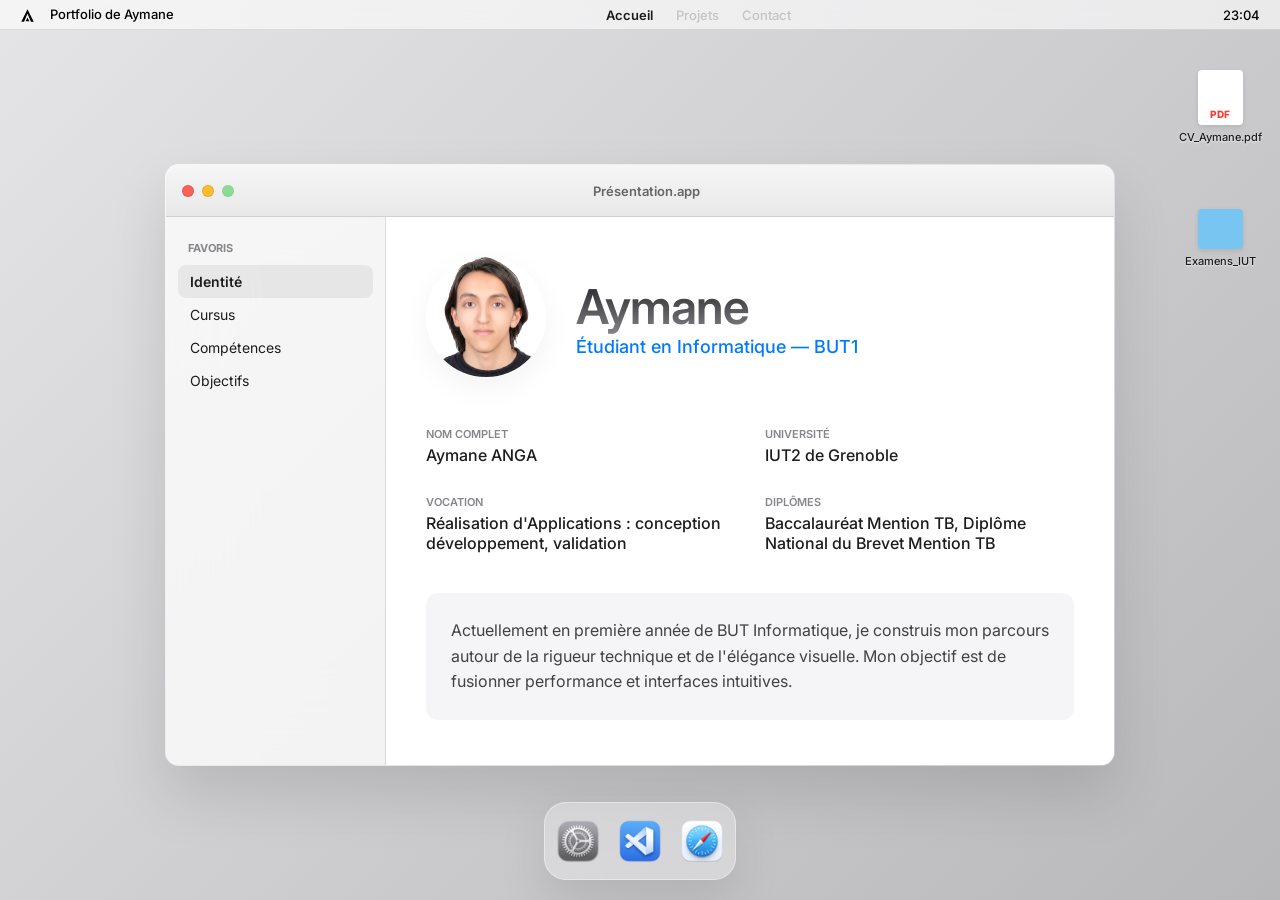
==== index.html @ bc00691c "Premier commit : Ajout de mon portfolio" ====
<!DOCTYPE html>
<html lang="fr">
<head>
    <meta charset="UTF-8">
    <meta name="viewport" content="width=device-width, initial-scale=1.0">
    <title>Portfolio | Accueil</title>
    <link rel="stylesheet" href="style.css">
</head>
<body>
    
<div class="os-background" id="ambient-bg">
        <div class="metallic-reflection"></div>
        <div class="glass-overlay"></div>
    </div>

    

    <div class="desktop-icons">
        <div class="desktop-item">
            <div class="file-icon pdf"></div>
            <span>CV_Aymane.pdf</span>
        </div>
        <div class="desktop-item">
            <div class="file-icon folder"></div>
            <span>Examens_IUT</span>
        </div>
    </div>

    <header class="system-header">
<div class="sys-left">
            <svg class="logo-a" viewBox="0 0 24 24" xmlns="http://www.w3.org/2000/svg">
                <path d="M12 2L2 22h4.5L12 9l5.5 13H22L12 2z" fill="#000000"/>
                <polygon points="12,15 9,21 15,21" fill="#00000"/>
            </svg>
            <span class="app-name">Portfolio de Aymane</span>
        </div>
        <nav class="sys-nav">
            <a href="index.html" class="nav-item active">Accueil</a>
            <a href="projets.html" class="nav-item disabled">Projets</a>
            <a href="contact.html" class="nav-item disabled">Contact</a>
        </nav>
        <div class="sys-right">
            <span id="clock">00:00</span>
        </div>
    </header>

    <main class="desktop-stage">
        <div class="window-container" id="draggableWindow">
            <div class="window-border-outer">
                <div class="window-inner glass">
                    <div class="title-bar" id="windowHeader">
                        <div class="traffic-lights">
                            <span class="light red"></span>
                            <span class="light yellow"></span>
                            <span class="light green" style="pointer-events: none; opacity: 0.5; cursor: not-allowed;"></span>
                        </div>
                        <div class="window-title">Présentation.app</div>
                    </div>

                    <div class="app-viewport">
                        <aside class="sidebar">
                            <div class="sidebar-section">Favoris</div>
                            <ul class="sidebar-nav">
                                <li class="nav-tab active" data-target="content-identite">Identité</li>
                                <li class="nav-tab" data-target="content-cursus">Cursus</li>
                                <li class="nav-tab" data-target="content-competences">Compétences</li>
                                <li class="nav-tab" data-target="content-objectifs">Objectifs</li>
                            </ul>
                        </aside>

                        <section class="main-content">
                            <div id="content-identite" class="tab-content active">
                                <div class="hero">
                                    <img src="imageportfolio.png" alt="Portrait de Aymane" class="avatar-glow">
                                    <div class="text-group">
                                        <h1 class="platinum-text">Aymane</h1>
                                        <p class="tagline">Étudiant en Informatique — BUT1</p>
                                    </div>
                                </div>

                                <div class="details-grid">
                                    <div class="card-item">
                                        <label>Nom Complet</label>
                                        <p>Aymane ANGA</p>
                                    </div>
                                    <div class="card-item">
                                        <label>Université</label>
                                        <p>IUT2 de Grenoble</p>
                                    </div>
                                    <div class="card-item">
                                        <label>Vocation</label>
                                        <p>Réalisation d'Applications : conception développement, validation</p>
                                    </div>
                                    <div class="card-item">
                                        <label>Diplômes</label>
                                        <p>Baccalauréat Mention TB, Diplôme National du Brevet Mention TB</p>
                
                                    </div>
                                </div>

                                <div class="bio-box">
                                    <p>Actuellement en première année de BUT Informatique, je construis mon parcours autour de la rigueur technique et de l'élégance visuelle. Mon objectif est de fusionner performance et interfaces intuitives.</p>
                                </div>
                            </div>

                            <div id="content-cursus" class="tab-content">
                                <h2 class="section-title">Parcours Académique</h2>
                                <div class="timeline-container">
                                    <div class="timeline-line"></div>
                                    
                                    <div class="timeline-item">
                                        <div class="timeline-dot-outer">
                                            <div class="timeline-dot"></div>
                                        </div>
                                        <div class="timeline-card">
                                            <span class="timeline-date">2025 — Présent</span>
                                            <h3>BUT Informatique</h3>
                                            <h4>IUT2 de Grenoble — Université Grenoble Alpes</h4>
                                            <p>Spécialisation axée sur la réalisation d'applications performantes. Approfondissement de l'architecture logicielle, de la programmation orientée objet avancée et de la gestion agile de données complexes.</p>
                                            <span class="location-badge">Grenoble, France</span>
                                        </div>
                                    </div>

                                    <div class="timeline-item">
                                        <div class="timeline-dot-outer">
                                            <div class="timeline-dot"></div>
                                        </div>
                                        <div class="timeline-card">
                                            <span class="timeline-date">2024 — 2025</span>
                                            <h3>Études en Informatique / Sciences</h3>
                                            <h4>EPFL — École Polytechnique Fédérale de Lausanne</h4>
                                            <p>Expérience exigeante au sein d'un pôle d'ingénierie Informatique. Développement d'une forte rigueur mathématique, d'une capacité d'abstraction logique poussée et d'une autonomie solide face aux défis informatiques complexes.</p>
                                            <span class="location-badge">Lausanne, Suisse</span>
                                        </div>
                                    </div>

                                    <div class="timeline-item">
                                        <div class="timeline-dot-outer">
                                            <div class="timeline-dot"></div>
                                        </div>
                                        <div class="timeline-card">
                                            <span class="timeline-date">2017 — 2024</span>
                                            <h3>Collège & Lycée Français</h3>
                                            <h4>Enseignement AEFE</h4>
                                            <p>Parcours d'excellence scientifique conclu par l'obtention du <strong>Baccalauréat Mention Très Bien</strong>. Émergence d'un intérêt profond pour l'algorithmique et la résolution de problèmes structurés.</p>
                                            <span class="location-badge">Casablanca, Maroc</span>
                                        </div>
                                    </div>
                                </div>
                            </div>

                            <div id="content-competences" class="tab-content">
    <h2 class="section-title">Expertises</h2>
    
    <div class="skills-bento-grid">
        <div class="bento-card tech-card">
            <div class="bento-header">
                <div class="bento-title-group">
                    <h3>Architecture et Développement</h3>
                    <span class="bento-subtitle">Écosystèmes applicatifs et langages maîtrisés</span>
                </div>
            </div>
            <div class="skills-pills-container">
                <div class="skill-pill">Java</div>
                <div class="skill-pill">JavaScript</div>
                <div class="skill-pill">SQL</div>
                <div class="skill-pill">R</div>
                <div class="skill-pill">Python</div>
                <div class="skill-pill">HTML5</div>
                <div class="skill-pill">CSS3</div>
            </div>
        </div>

        <div class="bento-card languages-card">
            <div class="bento-header">
                <div class="bento-title-group">
                    <h3>Langues</h3>
                    <span class="bento-subtitle">Profil et aptitudes linguistiques</span>
                </div>
            </div>
            <div class="languages-modern-list">
                <div class="lang-premium-item">
                    <span class="lang-name">Français</span>
                    <span class="lang-premium-badge native">Langue maternelle</span>
                </div>
                <div class="lang-premium-item">
                    <span class="lang-name">Anglais</span>
                    <span class="lang-premium-badge fluent">Courant (Professionnel)</span>
                </div>
                <div class="lang-premium-item">
                    <span class="lang-name">Espagnol</span>
                    <span class="lang-premium-badge academic">Courant (Académique)</span>
                </div>
            </div>
        </div>

        <div class="bento-card sciences-card">
            <div class="bento-header">
                <div class="bento-title-group">
                    <h3>Sciences & Fondations</h3>
                    <span class="bento-subtitle">Rigueur analytique et logique</span>
                </div>
            </div>
            <div class="sciences-modern-stack">
                <div class="science-premium-row">
                    <div class="science-glyph">ƒ(x)</div>
                    <div class="science-text-details">
                        <h4>Mathématiques</h4>
                        <p>Algèbre linéaire, Analyse, Algorithmique discrète</p>
                    </div>
                </div>
                <div class="science-premium-row">
                    <div class="science-glyph">⚛</div>
                    <div class="science-text-details">
                        <h4>Physique & Matériaux</h4>
                        <p>Mécanique générale, Électronique, Logique des systèmes</p>
                    </div>
                </div>
            </div>
        </div>
    </div>
</div>
                            
                            <div id="content-objectifs" class="tab-content">
                                <h2 class="section-title">Ambitions et Ligne de Mire</h2>
                                
                                <div class="target-dashboard">
                                    <div class="target-container-left">
                                        <div class="radar-lens">
                                            <div class="radar-ring ring-outer" data-aim="step-but1">
                                                <span class="ring-label">2026</span>
                                            </div>
                                            <div class="radar-ring ring-middle" data-aim="step-but2">
                                                <span class="ring-label">2027</span>
                                            </div>
                                            <div class="radar-ring ring-bullseye" data-aim="step-but3">
                                                <div class="core-dot"></div>
                                                <span class="ring-label">2028</span>
                                            </div>
                                            <div class="radar-axis axis-x"></div>
                                            <div class="radar-axis axis-y"></div>
                                        </div>
                                    </div>

                                    <div class="target-panel-right">
                                        
                                        <div class="tactical-card focus-blue active-focus" id="step-but1">
                                            <div class="card-header-target">
                                                <span class="step-meta">Impact Immédiat — Mai-Juin 2026</span>
                                                <h3>Clôture du BUT1</h3>
                                                <span class="status-pill status-done">Quasi accompli</span>
                                            </div>
                                            <p class="step-pitch">Valider cette première année universitaire au sein du département Informatique avec un dossier académique d'excellence.</p>
                                            <ul class="step-metrics">
                                                <li class="checked">Assimilation des fondamentaux (Algorithmique, SQL, Java, Web)</li>
                                                <li class="checked">Consolidation des moyennes sur les derniers livrables du S2</li>
                                            </ul>
                                        </div>

                                        <div class="tactical-card focus-purple" id="step-but2">
                                            <div class="card-header-target">
                                                <span class="step-meta">Étape Suivante — Rentrée 2026</span>
                                                <h3>BUT2 : Spécialisation Parcours A</h3>
                                                <span class="status-pill status-next">Prochain Focus</span>
                                            </div>
                                            <p class="step-pitch">Plongée au cœur de l'ingénierie applicative et concrétisation professionnelle via le choix de spécialisation obligatoire.</p>
                                            <ul class="step-metrics">
                                                <li class="aim"><strong>Parcours A sélectionné :</strong> Réalisation d'Applications : conception, développement, validation</li>
                                                <li class="aim">Exceller dans la conception de patrons logiciels (Design Patterns)</li>
                                                <li class="aim">Décrocher un stage technique à fort impact applicatif</li>
                                            </ul>
                                        </div>

                                        <div class="tactical-card focus-orange" id="step-but3">
                                            <div class="card-header-target">
                                                <span class="step-meta">Plein Cœur de Cible — Vision d'Avenir</span>
                                                <h3>Orientation Stratégique</h3>
                                                <span class="status-pill status-vision">Horizon</span>
                                            </div>
                                            <p class="step-pitch">Maximiser le niveau de sortie d'études pour intégrer la sphère de l'ingénierie informatique via deux trajectoires d'excellence :</p>
                                            <div class="split-pathways">
                                                <div class="path-option">
                                                    <h4>Voie BUT 3</h4>
                                                    <p>Poursuite du diplôme adossée à une alternance en entreprise.</p>
                                                </div>
                                                <div class="path-divider">ou</div>
                                                <div class="path-option elite">
                                                    <h4>Voie Grande École</h4>
                                                    <p>Passerelle sur dossier ou concours pour intégrer un cycle d'Ingénieur.</p>
                                                </div>
                                            </div>
                                        </div>

                                    </div>
                                </div>
                            </div>
                        </section>
                    </div>
                </div>
            </div>
        </div>

        <div class="window-container" id="settingsWindow" style="display: none; top: 140px; left: 240px; width: 580px;">
            <div class="window-border-outer">
                <div class="window-inner glass">
                    <div class="title-bar" id="settingsWindowHeader">
                        <div class="traffic-lights">
                            <span class="light red"></span>
                            <span class="light yellow"></span>
                            <span class="light green" style="pointer-events: none; opacity: 0.5; cursor: not-allowed;"></span>
                        </div>
                        <div class="window-title">Paramètres.app</div>
                    </div>

                    <div class="app-viewport">
                        <section class="main-content settings-full-view">
                            <div id="settings-appearance" class="tab-content active" style="opacity: 1;">
                                <h2 class="section-title">Arrière-plan de l'OS</h2>
                                <p class="section-subtitle">Personnalisez la nuance chromatique de votre environnement de bureau en temps réel :</p>
                                
                                <div class="color-picker-deck">
    <div class="color-option-item" data-theme="default">
        <div class="color-preview active"></div>
        <span class="color-label label-active">Gris Titane</span>
    </div>
    <div class="color-option-item" data-theme="red">
        <div class="color-preview"></div>
        <span class="color-label">Rouge Aurore</span>
    </div>
    <div class="color-option-item" data-theme="orange">
        <div class="color-preview"></div>
        <span class="color-label">Orange Ambre</span>
    </div>
    <div class="color-option-item" data-theme="green">
        <div class="color-preview"></div>
        <span class="color-label">Vert Jade</span>
    </div>
    <div class="color-option-item" data-theme="blue">
        <div class="color-preview"></div>
        <span class="color-label">Bleu Givre</span>
    </div>
    <div class="setting-toggle-row" style="margin-top: 15px; display: flex; justify-content: space-between; align-items: center; background: rgba(0, 0, 0, 0.02); border: 1px solid rgba(0, 0, 0, 0.03); padding: 16px 20px; border-radius: 14px;">
    <div>
        <span style="font-size: 13px; font-weight: 600; color: var(--text-main); display: block;">Fond à texture liquide (en bêta)</span>
        <span style="font-size: 11px; color: var(--text-muted);">Activer les reflets lumineux et les ondulations fluides</span>
    </div>
    <label class="switch">
        <input type="checkbox" id="toggle-liquid">
        <span class="slider round"></span>
    </label>
</div>
</div>
                            </div>
                        </section>
                    </div>
                </div>
            </div>
        </div>
    </main>

<footer class="dock-wrapper">
    <div class="dock-blur">
        <div class="dock-container">
            <div class="dock-app" data-title="Paramètres">
                <img src="Settings.png" alt="Paramètres" class="dock-icon-img">
            </div>
            <div class="dock-app" data-title="Code">
                <img src="VSCode.png" alt="Code" class="dock-icon-img">
            </div>
            <div class="dock-app" data-title="Navigateur">
                <img src="Safari.png" alt="Navigateur" class="dock-icon-img">
            </div>
        </div>
    </div>
</footer>

    <script src="script.js"></script>
<svg xmlns="http://www.w3.org/2000/svg" style="display: none;">
    <defs>
        <filter id="liquid-wave" x="-30%" y="-30%" width="160%" height="160%">
            <feTurbulence type="fractalNoise" baseFrequency="0.008" numOctaves="2" result="noise" />
            <feDisplacementMap in="SourceGraphic" in2="noise" scale="0" xChannelSelector="R" yChannelSelector="G" id="wave-displacement" />
        </filter>
    </defs>
</svg>
</body>
</html>
---- style.css ----
@import url('https://fonts.googleapis.com/css2?family=Inter:wght@300;400;500;600&display=swap');

:root {
    --apple-gray: #f5f5f7;
    --metal-border: rgba(0, 0, 0, 0.1);
    --text-main: #1d1d1f;
    --text-muted: #86868b;
    --accent-blue: #007aff;
    --window-shadow: 0 30px 60px rgba(0,0,0,0.12);
    --window-lifted: 0 50px 100px rgba(0,0,0,0.2);
    --bg-color-1: #e5e5e7;
    --bg-color-2: #b8b8bb;
    --meta-color-1: rgba(189, 193, 198, 0.8);
    --meta-color-2: rgba(227, 230, 232, 0.8);
    --meta-color-3: rgba(157, 161, 166, 0.8);
    --meta-color-4: rgba(241, 243, 245, 0.8);
    --meta-color-5: rgba(174, 178, 183, 0.8);
}


* { 
    margin: 0; 
    padding: 0; 
    box-sizing: border-box; 
    font-family: 'Inter', sans-serif; 
    user-select: none; 
}

body, html { 
    width: 100%; 
    height: 100%; 
    overflow: hidden;
    background-color: #d1d1d6;
}



#ambient-bg.theme-red {
    --bg-color-1: #fbebeb; --bg-color-2: #f3c1c1;
    --meta-color-1: rgba(245, 195, 195, 0.8); --meta-color-2: rgba(255, 220, 220, 0.8);
    --meta-color-3: rgba(225, 165, 165, 0.8); --meta-color-4: rgba(255, 238, 238, 0.8);
    --meta-color-5: rgba(235, 180, 180, 0.8);
}

#ambient-bg.theme-orange {
    --bg-color-1: #fef0e6; --bg-color-2: #fcd3b6;
    --meta-color-1: rgba(252, 210, 180, 0.8); --meta-color-2: rgba(255, 232, 210, 0.8);
    --meta-color-3: rgba(238, 190, 155, 0.8); --meta-color-4: rgba(255, 244, 225, 0.8);
    --meta-color-5: rgba(242, 200, 170, 0.8);
}

#ambient-bg.theme-green {
    --bg-color-1: #ebf7ed; --bg-color-2: #c2e8c7;
    --meta-color-1: rgba(198, 232, 202, 0.8); --meta-color-2: rgba(222, 248, 226, 0.8);
    --meta-color-3: rgba(168, 215, 175, 0.8); --meta-color-4: rgba(238, 252, 242, 0.8);
    --meta-color-5: rgba(182, 226, 190, 0.8);
}

#ambient-bg.theme-blue {
    --bg-color-1: #eef5fc; --bg-color-2: #c6def7;
    --meta-color-1: rgba(202, 222, 245, 0.8); --meta-color-2: rgba(222, 238, 255, 0.8);
    --meta-color-3: rgba(172, 200, 235, 0.8); --meta-color-4: rgba(240, 246, 255, 0.8);
    --meta-color-5: rgba(188, 212, 242, 0.8);
}

.os-background {
    position: fixed;
    inset: 0;
    z-index: 1;
    background: linear-gradient(135deg, var(--bg-color-1) 0%, var(--bg-color-2) 100%);
    overflow: hidden;
    transition: background 0.5s cubic-bezier(0.16, 1, 0.3, 1); 
}

.metallic-reflection {
    position: absolute;
    inset: -15%;
    pointer-events: none;
    will-change: transform;
    transform: scale(1.1);
    filter: url(#liquid-wave) blur(16px);
    background: 
        radial-gradient(circle at var(--mouse-x, 50%) var(--mouse-y, 50%), rgba(255, 255, 255, 0.4) 0%, rgba(255, 255, 255, 0) 60%),
        conic-gradient(from calc(var(--angle, 0) * 1deg) at var(--mouse-x, 50%) var(--mouse-y, 50%), 
            var(--meta-color-1) 0%, var(--meta-color-2) 15%, var(--meta-color-3) 30%, 
            var(--meta-color-4) 45%, var(--meta-color-5) 60%, var(--meta-color-2) 75%, 
            var(--meta-color-3) 90%, var(--meta-color-1) 100%);
}





.metallic-reflection::before {
    content: '';
    position: absolute;
    inset: 0;
    opacity: 0.06;
    background-image: repeating-linear-gradient(45deg, rgba(0,0,0,0) 0px, rgba(0,0,0,0) 1px, rgba(255,255,255,0.2) 1px, rgba(255,255,255,0.2) 2px);
    mix-blend-mode: overlay;
}


.desktop-icons {
    position: fixed;
    top: 60px;
    right: 20px;
    display: flex;
    flex-direction: column;
    gap: 30px;
    z-index: 10;
}

.desktop-item {
    width: 80px;
    display: flex;
    flex-direction: column;
    align-items: center;
    gap: 5px;
    padding: 10px;
    border-radius: 8px;
    transition: background 0.2s;
}

.desktop-item:hover { background: rgba(255, 255, 255, 0.2); }

.file-icon {
    width: 45px;
    height: 55px;
    background: white;
    border-radius: 4px;
    box-shadow: 0 2px 5px rgba(0,0,0,0.1);
    position: relative;
}

.file-icon.pdf::after {
    content: "PDF";
    position: absolute;
    bottom: 5px; left: 0; right: 0;
    text-align: center;
    font-size: 10px; font-weight: 800; color: #ff3b30;
}

.file-icon.folder {
    background: #79c5f1;
    height: 40px;
    margin-top: 15px;
}

.desktop-item span {
    color: #1d1d1f;
    font-size: 11px;
    font-weight: 500;
    text-shadow: 0 1px 2px rgba(255,255,255,0.8);
    text-align: center;
}


.system-header {
    position:fixed;
    height: 30px;
    background: rgba(255, 255, 255, 0.6);
    top: 0; left: 0; width: 100%;
    backdrop-filter: blur(20px);
    display: flex;
    justify-content: space-between;
    align-items: center;
    padding: 0 20px;
    font-size: 13px;
    font-weight: 500;
    border-bottom: 0.5px solid rgba(0,0,0,0.1);
    z-index: 9999;
}

.logo-a {
    width: 15px;
    height: 15px;
    margin-right: 12px;
    display: inline-block;
    vertical-align: middle;
    flex-shrink: 0;
}
.nav-item { text-decoration: none; color: var(--text-main); margin: 0 10px; opacity: 0.8; }
.nav-item.active { font-weight: 600; opacity: 1; }
.nav-item.disabled { opacity: 0.2; }


.window-container {
    position: absolute;
    top: 100px; left: 150px;
    width: 950px;
    z-index: 100;
    transition: transform 0.2s cubic-bezier(0.2, 0, 0.2, 1), box-shadow 0.2s ease;
}

.window-border-outer {
    padding: 1px;
    background: linear-gradient(135deg, rgba(255,255,255,0.8), rgba(255,255,255,0.2));
    border-radius: 14px;
    box-shadow: var(--window-shadow);
}

.window-inner {
    background: rgba(255, 255, 255, 0.82);
    backdrop-filter: blur(40px);
    border-radius: 13px;
    display: flex;
    flex-direction: column;
    overflow: hidden;
    height: 600px;
}

.title-bar {
    height: 52px;
    background: linear-gradient(to bottom, #f6f6f6, #e8e8e8);
    display: flex;
    align-items: center;
    padding: 0 16px;
    border-bottom: 0.5px solid rgba(0,0,0,0.15);
}

.traffic-lights { display: flex; gap: 8px; }
.light { width: 12px; height: 12px; border-radius: 50%; border: 0.5px solid rgba(0,0,0,0.1); }
.red { background: #ff5f57; } .yellow { background: #febc2e; } .green { background: #28c840; }

.window-title { flex: 1; text-align: center; font-size: 13px; font-weight: 600; color: #666; margin-right: 40px; }


.app-viewport { display: flex; flex: 1; }

.sidebar {
    width: 220px;
    background: rgba(0,0,0,0.03);
    border-right: 0.5px solid rgba(0,0,0,0.1);
    padding: 24px 12px;
}

.sidebar-section { font-size: 11px; font-weight: 700; color: var(--text-muted); text-transform: uppercase; margin: 0 0 10px 10px; }
.sidebar-nav li {
    list-style: none;
    padding: 8px 12px;
    border-radius: 8px;
    font-size: 14px;
    display: flex;
    align-items: center;
    gap: 10px;
    color: var(--text-main);
}

.sidebar-nav li.active { background: rgba(0,0,0,0.06); font-weight: 600; }
.sidebar-nav li.locked { opacity: 0.3; }

.main-content { flex: 1; background: white; padding: 40px; overflow-y: auto; }

.hero { display: flex; align-items: center; gap: 30px; margin-bottom: 50px; }
.avatar-glow {
    width: 120px;
    height: 120px;
    border-radius: 50%;       
    object-fit: cover;        
    box-shadow: 0 10px 30px rgba(0,0,0,0.05);
}

.platinum-text {
    font-size: 48px;
    font-weight: 600;
    letter-spacing: -1px;
    background: linear-gradient(180deg, #1d1d1f 0%, #86868b 100%);
    -webkit-background-clip: text;
    background-clip: text;
    -webkit-text-fill-color: transparent;
}

.tagline { color: var(--accent-blue); font-weight: 500; font-size: 18px; }

.details-grid { display: grid; grid-template-columns: 1fr 1fr; gap: 30px; margin-bottom: 40px; }
.card-item label { display: block; font-size: 11px; font-weight: 600; color: var(--text-muted); text-transform: uppercase; margin-bottom: 4px; }
.card-item p { font-size: 16px; font-weight: 500; color: var(--text-main); }

.bio-box {
    background: #f5f5f7;
    padding: 25px;
    border-radius: 12px;
    line-height: 1.6;
    color: #424245;
}


.dock-wrapper {
    position: fixed;
    bottom: 20px; left: 50%;
    transform: translateX(-50%);
    z-index: 10000;
}

.dock-blur {
    background: rgba(255, 255, 255, 0.3);
    backdrop-filter: blur(25px) saturate(180%);
    border: 0.5px solid rgba(255,255,255,0.4);
    padding: 8px;
    border-radius: 22px;
    box-shadow: 0 20px 50px rgba(0,0,0,0.1);
}


.dock-container {
    display: flex;
    gap: 12px;
    align-items: center;
    height: 60px;
}

.dock-app {
    position: relative; 
    width: 50px;
    height: 50px;
    display: flex;
    justify-content: center;
    align-items: center;
    transition: all 0.3s cubic-bezier(0.16, 1, 0.3, 1);
}


.dock-app::after {
    content: attr(data-title); 
    position: absolute;
    bottom: calc(100% + 12px); 
    left: 50%;
    transform: translateX(-50%) scale(0.85); 
    background: rgba(255, 255, 255, 0.8); 
    backdrop-filter: blur(12px) saturate(160%); 
    -webkit-backdrop-filter: blur(12px) saturate(160%);
    color: #1d1d1f;
    font-size: 11px;
    font-weight: 500;
    padding: 5px 10px;
    border-radius: 7px;
    border: 0.5px solid rgba(0, 0, 0, 0.12);
    box-shadow: 0 4px 12px rgba(0, 0, 0, 0.08);
    white-space: nowrap;
    opacity: 0;
    pointer-events: none;
    transition: opacity 0.2s ease, transform 0.2s cubic-bezier(0.16, 1, 0.3, 1);
    z-index: 10005;
}


.dock-app::before {
    content: '';
    position: absolute;
    bottom: calc(100% + 8px); 
    left: 50%;
    width: 8px;
    height: 8px;
    background: rgba(255, 255, 255, 0.8);
   
    border-right: 0.5px solid rgba(0, 0, 0, 0.12);
    border-bottom: 0.5px solid rgba(0, 0, 0, 0.12);
    transform: translateX(-50%) rotate(45deg) scale(0.85); 
    opacity: 0;
    pointer-events: none;
    transition: opacity 0.2s ease, transform 0.2s cubic-bezier(0.16, 1, 0.3, 1);
    z-index: 10004;
}


.dock-app:hover::after {
    opacity: 1;
    transform: translateX(-50%) scale(1);
}

.dock-app:hover::before {
    opacity: 1;
    transform: translateX(-50%) rotate(45deg) scale(1);
}

.dock-app:hover { 
    width: 70px; 
    height: 70px; 
    margin: 0 10px; 
}


.dock-icon-img {
    width: 100%;
    height: 100%;
    object-fit: contain;
    pointer-events: none; 
}

.side-icon { width: 18px; height: 18px; }



.tab-content {
    display: none;
    opacity: 0;
    transition: opacity 0.35s ease-in-out;
}

.tab-content.active {
    display: block;
    opacity: 1;
}

.sidebar-nav li.nav-tab {
    transition: background 0.2s, font-weight 0.2s;
}

.sidebar-nav li.locked {
    cursor: not-allowed !important;
}


.section-title {
    font-size: 26px;
    font-weight: 600;
    color: var(--text-main);
    margin-bottom: 35px;
    letter-spacing: -0.5px;
}

.timeline-container {
    position: relative;
    padding-left: 35px;
    margin-top: 5px;
}


.timeline-line {
    position: absolute;
    left: 7px;
    top: 10px;
    bottom: 15px;
    width: 2px;
    background: linear-gradient(to bottom, var(--accent-blue) 0%, #d1d1d6 80%, rgba(209, 209, 214, 0) 100%);
}

.timeline-item {
    position: relative;
    margin-bottom: 35px;
}

.timeline-item:last-child {
    margin-bottom: 0;
}


.timeline-dot-outer {
    position: absolute;
    left: -35px;
    top: 5px;
    width: 16px;
    height: 16px;
    display: flex;
    align-items: center;
    justify-content: center;
    z-index: 2;
}

.timeline-dot {
    width: 10px;
    height: 10px;
    border-radius: 50%;
    background: white;
    border: 2.5px solid var(--accent-blue);
    box-shadow: 0 0 8px rgba(0, 122, 255, 0.3);
    transition: all 0.3s cubic-bezier(0.16, 1, 0.3, 1);
}

.timeline-item:hover .timeline-dot {
    transform: scale(1.4);
    background: var(--accent-blue);
    box-shadow: 0 0 12px rgba(0, 122, 255, 0.6);
}


.timeline-card {
    background: #f5f5f7;
    border: 1px solid rgba(0, 0, 0, 0.02);
    padding: 24px;
    border-radius: 14px;
    transition: transform 0.3s cubic-bezier(0.16, 1, 0.3, 1), box-shadow 0.3s, background-color 0.3s;
}

.timeline-item:hover .timeline-card {
    transform: translateY(-3px);
    background: #ffffff;
    border: 1px solid rgba(0, 122, 255, 0.12);
    box-shadow: 0 15px 30px rgba(0, 0, 0, 0.04);
}

.timeline-date {
    display: inline-block;
    font-size: 11px;
    font-weight: 600;
    color: var(--accent-blue);
    text-transform: uppercase;
    letter-spacing: 0.5px;
    margin-bottom: 6px;
}

.timeline-card h3 {
    font-size: 18px;
    font-weight: 600;
    color: var(--text-main);
    margin-bottom: 4px;
}

.timeline-card h4 {
    font-size: 14px;
    font-weight: 500;
    color: var(--text-muted);
    margin-bottom: 12px;
}

.timeline-card p {
    font-size: 14px;
    line-height: 1.55;
    color: #424245;
    margin-bottom: 14px;
}

.location-badge {
    display: inline-flex;
    align-items: center;
    font-size: 11px;
    font-weight: 500;
    color: #515154;
    background: rgba(0, 0, 0, 0.04);
    padding: 4px 10px;
    border-radius: 20px;
    transition: background-color 0.2s;
}

.timeline-item:hover .location-badge {
    background: rgba(0, 122, 255, 0.06);
    color: var(--accent-blue);
}




#windowHeader, .window-header {
    flex-shrink: 0 !important;
}


.app-viewport {
    min-height: 0 !important;
}


.main-content {
    overflow: hidden !important;
}


#content-cursus {
    height: 100%;
    overflow-y: auto !important;
    padding-left: 15px;       
    padding-right: 25px;      
    padding-bottom: 40px;     
}


#content-cursus::-webkit-scrollbar {
    width: 7px;               
}

#content-cursus::-webkit-scrollbar-track {
    background: transparent;
}


#content-cursus::-webkit-scrollbar-thumb {
    background: rgba(0, 0, 0, 0.06); 
    border-radius: 10px;
    transition: background-color 0.2s ease;
}


#content-cursus::-webkit-scrollbar-thumb:hover {
    background: rgba(0, 122, 255, 0.5) !important; 
    box-shadow: 0 0 4px rgba(0, 122, 255, 0.2);
}


#content-objectifs {
    height: 100%;
    overflow: hidden !important;
    display: flex;
    flex-direction: column;
    padding-left: 15px;
    padding-right: 25px;
    padding-bottom: 15px;
}

.target-dashboard {
    display: grid;
    grid-template-columns: 320px 1fr;
    gap: 30px;
    flex: 1;
    min-height: 0;
    margin-top: 5px;
    align-items: center;
}


.target-container-left {
    display: flex;
    align-items: center;
    justify-content: center;
    background: transparent !important;
    border: none !important;
    position: relative;
}

.radar-lens {
    position: relative;
    width: 310px;
    height: 310px;
    border-radius: 50%;
    display: flex;
    align-items: center;
    justify-content: center;
}


.radar-axis {
    position: absolute;
    background: rgba(0, 0, 0, 0.02);
    pointer-events: none;
    z-index: 1;
}
.axis-x { width: 106%; height: 1px; top: 50%; left: -3%; }
.axis-y { height: 106%; width: 1px; left: 50%; top: -3%; }


.radar-ring {
    position: absolute;
    border-radius: 50%;
    display: flex;
    align-items: center;
    justify-content: center;
    cursor: pointer;
    transition: all 0.4s cubic-bezier(0.16, 1, 0.3, 1);
}

.ring-outer {
    width: 100%;
    height: 100%;
    border: 1px solid rgba(40, 200, 64, 0.12);
    background: rgba(40, 200, 64, 0.001);
    z-index: 2;
}
.ring-outer:hover, .ring-outer.glow-active {
    background: rgba(40, 200, 64, 0.025);
    border-color: rgba(40, 200, 64, 0.6);
    box-shadow: 0 0 30px rgba(40, 200, 64, 0.15), inset 0 0 15px rgba(40, 200, 64, 0.02);
}

.ring-middle {
    width: 68%;
    height: 68%;
    border: 1px solid rgba(254, 188, 46, 0.15);
    background: rgba(254, 188, 46, 0.001);
    z-index: 3;
}
.ring-middle:hover, .ring-middle.glow-active {
    background: rgba(254, 188, 46, 0.035);
    border-color: rgba(254, 188, 46, 0.7);
    box-shadow: 0 0 35px rgba(254, 188, 46, 0.18), inset 0 0 15px rgba(254, 188, 46, 0.02);
}

.ring-bullseye {
    width: 36%;
    height: 36%;
    border: 1px solid rgba(255, 95, 87, 0.2);
    background: rgba(255, 95, 87, 0.001);
    z-index: 4;
}
.ring-bullseye:hover, .ring-bullseye.glow-active {
    background: rgba(255, 95, 87, 0.05);
    border-color: rgba(255, 95, 87, 0.8);
    box-shadow: 0 0 40px rgba(255, 95, 87, 0.22), inset 0 0 15px rgba(255, 95, 87, 0.03);
}

.core-dot {
    width: 8px;
    height: 8px;
    background: #ff5f57;
    border-radius: 50%;
    box-shadow: 0 0 10px rgba(255, 95, 87, 0.8);
}


.ring-label {
    position: absolute;
    font-size: 8.5px;
    font-weight: 600;
    letter-spacing: 0.5px;
    opacity: 0.2;
    transition: opacity 0.3s;
}
.ring-outer .ring-label { bottom: 10px; color: #28c840; }
.ring-middle .ring-label { top: 10px; color: #febc2e; }
.ring-bullseye .ring-label { bottom: -20px; color: #ff5f57; font-weight: 700; }

.radar-lens:hover .ring-label { opacity: 0.8; }



.target-panel-right {
    position: relative;
    width: 100%;
    overflow: visible !important; 
    
    
    display: grid;
    grid-template-columns: 1fr;
    align-items: center; 
}


.tactical-card {
    
    grid-area: 1 / 1; 
    width: 100%;
    height: auto; 
    
    background: rgba(255, 255, 255, 0.5);
    backdrop-filter: blur(30px);
    -webkit-backdrop-filter: blur(30px);
    border: 0.5px solid rgba(0, 0, 0, 0.06);
    border-radius: 20px;
    padding: 18px 22px;
    box-sizing: border-box;
    box-shadow: 0 15px 35px rgba(0, 0, 0, 0.01);
    
    display: flex;
    flex-direction: column;
    justify-content: flex-start; 
    
    
    opacity: 0;
    visibility: hidden;
    pointer-events: none;
    transform: scale(0.98) translateX(15px);
    transition: opacity 0.4s cubic-bezier(0.16, 1, 0.3, 1),
                transform 0.4s cubic-bezier(0.16, 1, 0.3, 1),
                visibility 0.4s;
}


.tactical-card.focus-blue { border-left: 4px solid #28c840; }
.tactical-card.focus-purple { border-left: 4px solid #febc2e; }
.tactical-card.focus-orange { border-left: 4px solid #ff5f57; }


.tactical-card.active {
    opacity: 1;
    visibility: visible;
    pointer-events: auto;
    transform: scale(1) translateX(0);
    z-index: 5;
    background: #ffffff;
    box-shadow: 0 20px 45px rgba(0, 0, 0, 0.03);
}


.card-header-target {
    display: flex;
    justify-content: space-between;
    align-items: center;
    flex-wrap: wrap;
    gap: 4px;
    margin-bottom: 10px;
    flex-shrink: 0;
}

.step-meta {
    font-size: 9.5px;
    font-weight: 700;
    text-transform: uppercase;
    color: var(--text-muted);
    letter-spacing: 0.8px;
    width: 100%;
    margin-bottom: 2px;
}

.card-header-target h3 {
    font-size: 18px;
    font-weight: 600;
    color: var(--text-main);
    letter-spacing: -0.4px;
}


.status-pill {
    font-size: 10px;
    font-weight: 600;
    padding: 3px 10px;
    border-radius: 20px;
}
.status-pill.status-done { background: rgba(40, 200, 64, 0.08); color: #28c840; border: 0.5px solid rgba(40, 200, 64, 0.12); }
.status-pill.status-next { background: rgba(254, 188, 46, 0.08); color: #febc2e; border: 0.5px solid rgba(254, 188, 46, 0.12); }
.status-pill.status-vision { background: rgba(255, 95, 87, 0.08); color: #ff5f57; border: 0.5px solid rgba(255, 95, 87, 0.12); }


.card-scrollable-body {
    flex: 1;
    overflow-y: auto !important;
}

.step-pitch {
    font-size: 12.5px;
    color: #3a3a3c;
    line-height: 1.45;
    margin-bottom: 10px;
}


.step-metrics {
    list-style: none;
    display: flex;
    flex-direction: column;
    gap: 6px;
}

.step-metrics li {
    font-size: 12px;
    color: var(--text-main);
    padding-left: 20px;
    position: relative;
    line-height: 1.4;
}


.step-metrics li::before {
    content: '';
    position: absolute;
    left: 4px;
    top: 6px;
    width: 5px;
    height: 5px;
    border-radius: 50%;
}

.step-metrics li.checked { color: #8e8e93; }
.step-metrics li.checked::before { background: #28c840; box-shadow: 0 0 5px rgba(40, 200, 64, 0.5); }
.step-metrics li.aim::before { background: #febc2e; box-shadow: 0 0 5px rgba(254, 188, 46, 0.4); }


.split-pathways {
    display: flex;
    align-items: stretch;
    gap: 10px;
    margin-top: 10px;
}

.path-option {
    flex: 1;
    background: rgba(0, 0, 0, 0.01);
    border: 0.5px solid rgba(0, 0, 0, 0.04);
    border-radius: 10px;
    padding: 8px 10px;
}

.path-option.elite {
    background: rgba(255, 95, 87, 0.005);
    border-color: rgba(255, 95, 87, 0.15);
}

.path-option h4 { font-size: 11px; font-weight: 700; margin-bottom: 2px; }
.path-option.elite h4 { color: #ff5f57; }
.path-option p { font-size: 10.5px; color: var(--text-muted); margin: 0; line-height: 1.3; }
.path-divider { font-size: 10px; font-weight: 700; color: #d1d1d6; align-self: center; text-transform: uppercase; }

#settingsWindow .window-inner {
    height: 430px; 
}

.color-preview {
    box-shadow: 0 2px 6px rgba(0,0,0,0.08);
    border: 2px solid transparent;
}


.color-preview.active {
    border-color: #ffffff !important;
    outline: 2.5px solid var(--accent-blue);
    box-shadow: 0 0 12px rgba(0, 122, 255, 0.4);
}




#settingsWindow .settings-full-view {
    flex: 1;
    width: 100%;
    background: rgba(255, 255, 255, 0.88);
    padding: 25px 35px;          
    display: flex;
    flex-direction: column;
    justify-content: flex-start; 
    box-sizing: border-box;
}

#settingsWindow .section-title {
    font-size: 22px;
    font-weight: 600;
    margin-top: 0;
    margin-bottom: 6px;
    letter-spacing: -0.5px;
}

#settingsWindow .section-subtitle {
    font-size: 13px;
    color: var(--text-muted);
    margin-bottom: 20px;
    line-height: 1.4;
}



#settingsWindow .color-picker-deck {
    display: flex;
    flex-wrap: wrap;            
    justify-content: space-between;
    gap: 12px;
    background: rgba(0, 0, 0, 0.02);
    border: 1px solid rgba(0, 0, 0, 0.03);
    padding: 16px 20px;          
    border-radius: 20px;
    box-shadow: inset 0 1px 2px rgba(0, 0, 0, 0.01);
}

#settingsWindow .color-option-item {
    display: flex;
    flex-direction: column;
    align-items: center;
    gap: 12px;
    flex: 1;
    background: transparent;
    padding: 4px 0;
    min-width: 65px;             
}



#settingsWindow .color-preview {
    width: 46px;
    height: 46px;
    border-radius: 50%;
    position: relative;
    border: none;
    cursor: pointer;
    transition: transform 0.3s cubic-bezier(0.16, 1, 0.3, 1), box-shadow 0.3s cubic-bezier(0.16, 1, 0.3, 1);
}


#settingsWindow .color-preview::before {
    content: '';
    position: absolute;
    inset: 0;
    border-radius: 50%;
    background: linear-gradient(to bottom, rgba(255,255,255,0.4) 0%, rgba(255,255,255,0) 50%);
    box-shadow: inset 0 1px 2px rgba(255, 255, 255, 0.5);
}


#settingsWindow .color-option-item[data-theme="default"] .color-preview { background-color: #d1d1d6; }
#settingsWindow .color-option-item[data-theme="red"] .color-preview     { background-color: #ffb3b3; }
#settingsWindow .color-option-item[data-theme="orange"] .color-preview  { background-color: #ffd1b3; }
#settingsWindow .color-option-item[data-theme="green"] .color-preview   { background-color: #c2f0c2; }
#settingsWindow .color-option-item[data-theme="blue"] .color-preview    { background-color: #b3d9ff; }


#settingsWindow .color-option-item:hover .color-preview {
    transform: scale(1.12) translateY(-2px);
}

#settingsWindow .color-option-item[data-theme="default"]:hover .color-preview { box-shadow: 0 6px 14px rgba(142, 142, 147, 0.35); }
#settingsWindow .color-option-item[data-theme="red"]:hover .color-preview     { box-shadow: 0 6px 14px rgba(255, 132, 132, 0.45); }
#settingsWindow .color-option-item[data-theme="orange"]:hover .color-preview  { box-shadow: 0 6px 14px rgba(255, 170, 100, 0.45); }
#settingsWindow .color-option-item[data-theme="green"]:hover .color-preview   { box-shadow: 0 6px 14px rgba(120, 220, 120, 0.45); }
#settingsWindow .color-option-item[data-theme="blue"]:hover .color-preview    { box-shadow: 0 6px 14px rgba(100, 170, 255, 0.45); }



#settingsWindow .color-preview.active {
    box-shadow: 
        0 0 0 1.5px #ffffff,     
        0 0 0 3.5px #007aff,   
        0 4px 8px rgba(0, 0, 0, 0.06) !important;
    transform: scale(1.02);
}


#settingsWindow .color-label {
    font-size: 11px;
    font-weight: 500;
    color: var(--text-muted);
    transition: color 0.25s, font-weight 0.25s;
}

#settingsWindow .label-active {
    font-weight: 600 !important;
    color: var(--text-main) !important;
}

#draggableWindow {
    left: calc(50vw - 475px); 
    top: calc(50vh - 286px);  
}



.metallic-reflection {
    opacity: 0;
    visibility: hidden;
    transition: opacity 0.6s cubic-bezier(0.16, 1, 0.3, 1), visibility 0.6s;
}


#ambient-bg.liquid-enabled .metallic-reflection {
    opacity: 1;
    visibility: visible;
}


.switch {
    position: relative;
    display: inline-block;
    width: 44px;
    height: 24px;
    flex-shrink: 0;
}

.switch input {
    opacity: 0;
    width: 0;
    height: 0;
}

.slider {
    position: absolute;
    cursor: pointer;
    inset: 0;
    background-color: rgba(0, 0, 0, 0.08);
    transition: 0.3s cubic-bezier(0.16, 1, 0.3, 1);
    border-radius: 24px;
}

.slider:before {
    position: absolute;
    content: "";
    height: 18px;
    width: 18px;
    left: 3px;
    bottom: 3px;
    background-color: white;
    transition: 0.3s cubic-bezier(0.16, 1, 0.3, 1);
    border-radius: 50%;
    box-shadow: 0 2px 4px rgba(0, 0, 0, 0.15);
}

input:checked + .slider {
    background-color: #007aff; 
}

input:checked + .slider:before {
    transform: translateX(20px);
}




#settingsWindow {
    width: 720px !important; 
}


#settingsWindow .window-inner {
    height: 540px !important; 
    overflow: hidden !important; 
}


#settingsWindow .main-content {
    height: 100% !important;
    overflow: hidden !important;
    padding: 24px 32px !important; 
    background: rgba(255, 255, 255, 0.45) !important;
    display: flex;
    flex-direction: column;
    box-sizing: border-box;
}

#settingsWindow .section-title {
    font-size: 22px; 
    font-weight: 600;
    color: var(--text-main);
    margin-bottom: 4px; 
    letter-spacing: -0.5px;
}

#settingsWindow .section-subtitle {
    font-size: 13px;
    color: var(--text-muted);
    margin-bottom: 18px; 
    line-height: 1.4;
}


.settings-box-group {
    background: rgba(255, 255, 255, 0.65);
    border: 0.5px solid rgba(0, 0, 0, 0.08);
    border-radius: 14px;
    padding: 20px 24px !important; 
    margin-bottom: 24px !important;
    box-shadow: 0 4px 20px rgba(0, 0, 0, 0.01);
}

.settings-group-label {
    font-size: 11px;
    font-weight: 600;
    color: var(--text-muted);
    text-transform: uppercase;
    letter-spacing: 0.6px;
    margin-bottom: 16px;
}


.color-picker-deck {
    display: flex;
    justify-content: space-between;
    align-items: center;
    gap: 16px; 
}

.color-option-item {
    padding: 10px 8px !important;
}


.setting-toggle-row {
    display: flex;
    justify-content: space-between;
    align-items: center;
    gap: 40px;
}



#settings-appearance, 
#settingsWindow .tab-content {
    display: flex !important;
    flex-direction: column !important; 
    align-items: stretch !important;   
    gap: 20px !important;              
    width: 100% !important;
    box-sizing: border-box !important;
}


.settings-box-group {
    width: 100% !important;
    display: flex !important;
    flex-direction: column !important;
    box-sizing: border-box !important;
}


.color-picker-deck {
    display: flex !important;
    flex-direction: row !important; 
    justify-content: space-between !important;
    gap: 12px !important;
    width: 100% !important;
}


.setting-toggle-row {
    display: flex !important;
    flex-direction: row !important; 
    justify-content: space-between !important;
    align-items: center !important;
    width: 100% !important;
}

.color-picker-deck .setting-toggle-row {
    flex-basis: 100% !important;
    width: 100% !important;
    margin-top: 14px !important; 
    
    display: flex !important;
    flex-direction: row !important;
    justify-content: space-between !important;
    align-items: center !important;
}

.color-picker-deck {
    display: flex !important;
    flex-wrap: wrap !important;        
    justify-content: space-between !important;
    gap: 20px 12px !important;         
}


.color-picker-deck .setting-toggle-row {
    flex-basis: 100% !important;       
    width: 100% !important;
    margin-top: 16px !important;       
    
    
    display: flex !important;
    flex-direction: row !important;
    justify-content: space-between !important;
    align-items: center !important;
}


.color-picker-deck .color-option-item {
    flex: 1 !important;
    min-width: 70px !important;        
}



#settingsWindow .window-inner {
    height: 430px !important; 
}

#settingsWindow .section-title {
    margin-bottom: 2px; 
}

#settingsWindow .section-subtitle {
    margin-bottom: 10px; 
}


#settingsWindow .window-inner {
    background: white !important; 
    backdrop-filter: none !important; 
    -webkit-backdrop-filter: none !important;
}

#settingsWindow .settings-full-view {
    background: white !important;
}



#content-cursus::-webkit-scrollbar-track {
    background: transparent !important;
    margin-top: 65px !important;    
    margin-bottom: 40px !important; 
}

#content-cursus::-webkit-scrollbar-thumb {
    background: rgba(0, 0, 0, 0.15) !important; 
    border-radius: 10px !important;
}

#content-cursus::-webkit-scrollbar-thumb:hover {
    background: rgba(0, 122, 255, 0.6) !important; 
}



#content-competences {
    display: none; 
    flex-direction: column;
    height: 100%;
    padding-left: 15px;
    padding-right: 25px;
    padding-bottom: 40px;
    box-sizing: border-box;
}


#content-competences.active {
    display: flex;
}

#content-cursus:not(.active),
#content-competences:not(.active),
#content-objectifs:not(.active) {
    display: none !important;
}

.skills-bento-grid {
    display: grid;
    grid-template-columns: repeat(2, 1fr);
    grid-template-rows: auto 1fr; 
    gap: 18px;
    margin-top: 5px;
    flex: 1; 
    min-height: 0; 
}


.tech-card {
    grid-column: 1 / 3;
}


.bento-card {
    background: #f5f5f7;
    border: 1px solid rgba(0, 0, 0, 0.02);
    border-radius: 24px;
    padding: 16px 20px; 
    transition: transform 0.3s cubic-bezier(0.16, 1, 0.3, 1), box-shadow 0.3s, background-color 0.3s;
    position: relative;
    overflow: hidden;
    display: flex;
    flex-direction: column;
    justify-content: flex-start; 
    gap: 12px; 
    height: 100%;
    box-sizing: border-box;
}


.bento-card:hover {
    transform: translateY(-3px);
    background: #ffffff;
    border: 1px solid rgba(0, 122, 255, 0.12);
    box-shadow: 0 15px 30px rgba(0, 0, 0, 0.04);
}


.bento-header {
    margin-bottom: 0;
    flex-shrink: 0;
}

.bento-title-group {
    display: flex;
    flex-direction: column;
    gap: 1px;
}

.bento-header h3 {
    font-size: 15px;
    font-weight: 600;
    color: var(--text-main);
    letter-spacing: -0.3px;
}

.bento-subtitle {
    font-size: 11px;
    color: var(--text-muted);
}


.skills-pills-container {
    display: flex;
    flex-wrap: wrap;
    gap: 8px;
    align-content: center; 
    align-items: center;
    
    justify-content: center; 
}

.skill-pill {
    padding: 5px 12px; 
    background: rgba(255, 255, 255, 0.65);
    border: 1px solid rgba(0, 0, 0, 0.06);
    border-radius: 10px;
    font-size: 12px; 
    font-weight: 500;
    color: var(--text-main);
    box-shadow: 0 2px 4px rgba(0, 0, 0, 0.01);
    cursor: default;
    transition: all 0.25s cubic-bezier(0.16, 1, 0.3, 1);
}

.skill-pill:hover {
    background: #007aff;
    color: #ffffff;
    border-color: #007aff;
    transform: translateY(-2px);
    box-shadow: 0 6px 16px rgba(0, 122, 255, 0.3);
}


.languages-modern-list,
.sciences-modern-stack {
    flex: 1;
    display: flex;
    flex-direction: column;
    justify-content: center; 
    gap: 10px; 
}

.lang-premium-item {
    display: flex;
    justify-content: space-between;
    align-items: center;
    padding: 7px 12px; 
    background: rgba(255, 255, 255, 0.45);
    border-radius: 12px;
    border: 1px solid rgba(0, 0, 0, 0.02);
    transition: all 0.3s cubic-bezier(0.16, 1, 0.3, 1);
}

.lang-premium-item:hover {
    background: rgba(255, 255, 255, 0.85);
    transform: translateX(4px);
    border-color: rgba(0, 122, 255, 0.1);
}

.lang-premium-item .lang-name {
    font-size: 12px;
    font-weight: 600;
}

.lang-premium-badge {
    font-size: 10px;
    font-weight: 600;
    padding: 3px 10px;
    border-radius: 20px;
}

.lang-premium-badge.native { background: rgba(0, 122, 255, 0.06); color: var(--accent-blue); border: 0.5px solid rgba(0, 122, 255, 0.12); }
.lang-premium-badge.fluent { background: rgba(40, 200, 64, 0.06); color: #24b238; border: 0.5px solid rgba(40, 200, 64, 0.12); }
.lang-premium-badge.academic { background: rgba(40, 200, 64, 0.06); color: #24b238; border: 0.5px solid rgba(40, 200, 64, 0.12); }


.sciences-modern-stack {
    display: flex;
    flex-direction: column;
    gap: 6px;
}

.science-premium-row {
    display: flex;
    align-items: center;
    gap: 10px;
    padding: 6px 10px; 
    background: rgba(255, 255, 255, 0.45);
    border-radius: 12px;
    border: 1px solid rgba(0, 0, 0, 0.02);
    transition: all 0.3s cubic-bezier(0.16, 1, 0.3, 1);
}

.science-premium-row:hover {
    background: rgba(255, 255, 255, 0.85);
    transform: translateX(4px);
    border-color: rgba(0, 122, 255, 0.1);
}

.science-glyph {
    width: 32px; 
    height: 32px;
    background: linear-gradient(135deg, #ffffff 0%, #f5f5f7 100%);
    border-radius: 10px;
    display: flex;
    justify-content: center;
    align-items: center;
    font-size: 11px;
    font-weight: 600;
    border: 1px solid rgba(0, 0, 0, 0.06);
    flex-shrink: 0;
}

.science-text-details h4 {
    font-size: 12px;
    font-weight: 600;
    color: var(--text-main);
    margin-bottom: 0px;
}

.science-text-details p {
    font-size: 11px;
    color: var(--text-muted);
    line-height: 1.2;
}




@media (max-width: 1024px) {
    .window-container {
        width: 94% !important;
        height: 82vh !important;
    }
    
    .skills-bento-grid {
        grid-template-columns: repeat(2, 1fr) !important;
    }
}




@media (max-width: 768px) {
   
    body, html {
        overflow-x: hidden !important;
        overflow-y: auto !important;
    }

   
    .desktop-icons {
        display: none !important; 
    }

   
    .system-header {
        padding: 0 12px !important;
        height: 40px !important;
    }
    .sys-left .app-name {
        display: none !important;
    }
    .sys-nav {
        gap: 8px !important;
    }
    .sys-nav .nav-item {
        font-size: 12px !important;
        margin: 0 4px !important;
    }
    .sys-right {
        display: none !important;
    }

   
    .desktop-stage {
        padding: 10px !important;
        height: auto !important;
        min-height: calc(100vh - 40px - 85px) !important;
        display: flex !important;
        flex-direction: column !important;
        gap: 20px !important;
        overflow: visible !important;
        margin-top: 40px !important;
    }

   
    .window-container {
        position: relative !important;
        top: 0 !important;
        left: 0 !important;
        width: 100% !important;
        height: auto !important;
        transform: none !important;
        z-index: 10 !important;
    }

   
    .window-inner {
        height: auto !important;
        max-height: 80vh !important;
        display: flex !important;
        flex-direction: column !important;
    }

   
    .title-bar {
        height: 46px !important;
        padding: 0 12px !important;
        flex-shrink: 0 !important;
        display: flex !important;
        align-items: center !important;
        background: linear-gradient(to bottom, #f6f6f6, #e8e8e8) !important;
    }

    .traffic-lights {
        gap: 10px !important;
    }
    
    .light {
        width: 14px !important;
        height: 14px !important;
        cursor: pointer !important;
    }

    .window-title {
        font-size: 12px !important;
        margin-right: 24px !important;
    }

   
    .app-viewport {
        display: flex !important;
        flex-direction: column !important;
        flex: 1 !important;
        overflow: hidden !important;
    }

   
    .sidebar {
        width: 100% !important;
        padding: 10px !important;
        border-right: none !important;
        border-bottom: 0.5px solid rgba(0,0,0,0.1) !important;
        background: rgba(0,0,0,0.02) !important;
    }

    .sidebar-section {
        display: none !important;
    }

    .sidebar-nav {
        display: flex !important;
        flex-direction: row !important;
        justify-content: space-between !important;
        gap: 4px !important;
        overflow-x: auto !important;
        padding-bottom: 2px !important;
    }

    .sidebar-nav li {
        flex: 1 !important;
        text-align: center !important;
        justify-content: center !important;
        padding: 6px 8px !important;
        font-size: 12px !important;
        white-space: nowrap !important;
    }

   
    .main-content {
        padding: 20px 16px !important;
        overflow-y: auto !important;
        flex: 1 !important;
    }

   
    .hero {
        flex-direction: column !important;
        align-items: center !important;
        text-align: center !important;
        gap: 12px !important;
        margin-bottom: 24px !important;
    }

    .avatar-glow {
        width: 90px !important;
        height: 90px !important;
    }

    .text-group h1 {
        font-size: 28px !important;
    }
    
    .tagline {
        font-size: 15px !important;
    }

   
    .details-grid {
        grid-template-columns: 1fr !important;
        gap: 16px !important;
        margin-bottom: 24px !important;
    }

    .card-item p {
        font-size: 14px !important;
    }

    .bio-box {
        padding: 16px !important;
        font-size: 13.5px !important;
    }

   
    .skills-bento-grid {
        display: flex !important;
        flex-direction: column !important;
        gap: 16px !important;
    }

    .bento-card {
        padding: 16px !important;
    }

   
    .timeline-container {
        padding-left: 20px !important;
    }
    .timeline-dot-outer {
        left: -20px !important;
    }
    .timeline-card {
        padding: 16px !important;
    }

   
    .target-dashboard {
        grid-template-columns: 1fr !important;
        gap: 20px !important;
    }
    .target-container-left {
        display: none !important;
    }
    .target-panel-right {
        display: flex !important;
        flex-direction: column !important;
        gap: 14px !important;
    }
    .tactical-card {
        position: relative !important;
        opacity: 1 !important;
        visibility: visible !important;
        pointer-events: auto !important;
        transform: none !important;
        display: flex !important;
    }

   
    #settingsWindow .window-inner {
        height: auto !important;
    }
    .color-picker-deck {
        display: grid !important;
        grid-template-columns: repeat(3, 1fr) !important;
        gap: 10px !important;
    }
    .setting-toggle-row {
        flex-direction: column !important;
        align-items: flex-start !important;
        gap: 10px !important;
    }

   
    .dock-wrapper {
        bottom: 8px !important;
        width: 100% !important;
        display: flex !important;
        justify-content: center !important;
    }
    .dock-blur {
        padding: 4px 8px !important;
        border-radius: 16px !important;
    }
    .dock-container {
        height: 50px !important;
        gap: 10px !important;
    }
    .dock-app {
        width: 40px !important;
        height: 40px !important;
    }
    .dock-icon-img {
        width: 36px !important;
        height: 36px !important;
    }
   
    .dock-app::after, .dock-app::before {
        display: none !important;
    }
}


@media (max-width: 480px) {
    .sys-nav {
        gap: 8px !important;
    }
    .sys-nav .nav-item {
        font-size: 12px !important;
        padding: 4px 8px !important;
    }
    .text-group h1 {
        font-size: 24px !important;
    }
    .platinum-text {
        letter-spacing: -0.5px !important;
    }
}
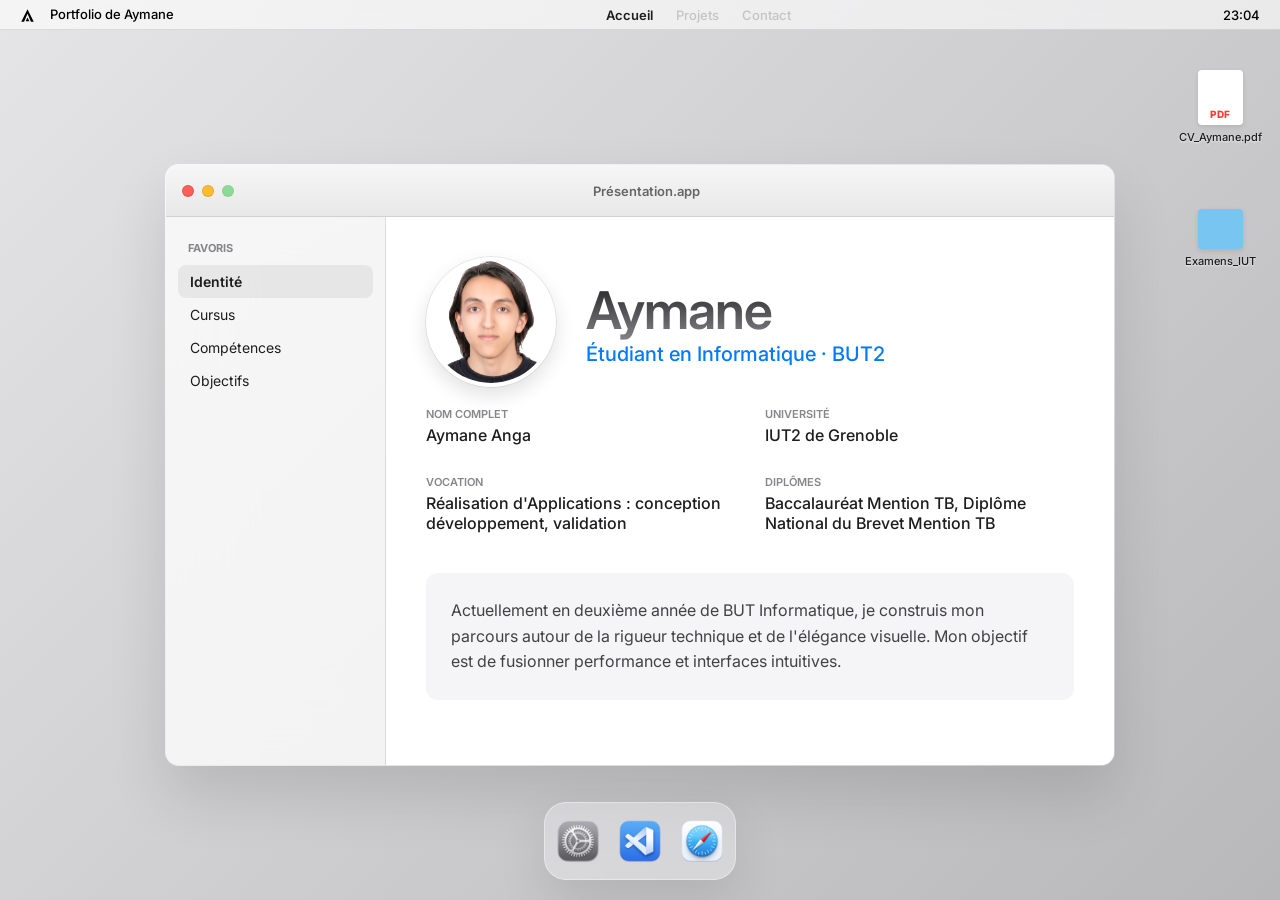
==== commit f99eebf8: "Modification de la home page" ====
--- a/index.html
+++ b/index.html
@@ -16,7 +16,8 @@
     
 
     <div class="desktop-icons">
-        <div class="desktop-item">
+        <div class="desktop-item desktop-pdf-item" id="cvDesktopFile"
+             role="button" tabindex="0" aria-label="Ouvrir CV_Aymane.pdf">
             <div class="file-icon pdf"></div>
             <span>CV_Aymane.pdf</span>
         </div>
@@ -35,7 +36,7 @@
             <span class="app-name">Portfolio de Aymane</span>
         </div>
         <nav class="sys-nav">
-            <a href="index.html" class="nav-item active">Accueil</a>
+            <a href="portfolio.html" class="nav-item active">Accueil</a>
             <a href="projets.html" class="nav-item disabled">Projets</a>
             <a href="contact.html" class="nav-item disabled">Contact</a>
         </nav>
@@ -74,14 +75,14 @@
                                     <img src="imageportfolio.png" alt="Portrait de Aymane" class="avatar-glow">
                                     <div class="text-group">
                                         <h1 class="platinum-text">Aymane</h1>
-                                        <p class="tagline">Étudiant en Informatique — BUT1</p>
+                                        <p class="tagline">Étudiant en Informatique · BUT2</p>
                                     </div>
                                 </div>
 
                                 <div class="details-grid">
                                     <div class="card-item">
                                         <label>Nom Complet</label>
-                                        <p>Aymane ANGA</p>
+                                        <p>Aymane Anga</p>
                                     </div>
                                     <div class="card-item">
                                         <label>Université</label>
@@ -99,7 +100,7 @@
                                 </div>
 
                                 <div class="bio-box">
-                                    <p>Actuellement en première année de BUT Informatique, je construis mon parcours autour de la rigueur technique et de l'élégance visuelle. Mon objectif est de fusionner performance et interfaces intuitives.</p>
+                                    <p>Actuellement en deuxième année de BUT Informatique, je construis mon parcours autour de la rigueur technique et de l'élégance visuelle. Mon objectif est de fusionner performance et interfaces intuitives.</p>
                                 </div>
                             </div>
 
@@ -113,9 +114,9 @@
                                             <div class="timeline-dot"></div>
                                         </div>
                                         <div class="timeline-card">
-                                            <span class="timeline-date">2025 — Présent</span>
+                                            <span class="timeline-date">2025 - Présent</span>
                                             <h3>BUT Informatique</h3>
-                                            <h4>IUT2 de Grenoble — Université Grenoble Alpes</h4>
+                                            <h4>IUT2 de Grenoble - Université Grenoble Alpes</h4>
                                             <p>Spécialisation axée sur la réalisation d'applications performantes. Approfondissement de l'architecture logicielle, de la programmation orientée objet avancée et de la gestion agile de données complexes.</p>
                                             <span class="location-badge">Grenoble, France</span>
                                         </div>
@@ -126,9 +127,9 @@
                                             <div class="timeline-dot"></div>
                                         </div>
                                         <div class="timeline-card">
-                                            <span class="timeline-date">2024 — 2025</span>
+                                            <span class="timeline-date">2024 - 2025</span>
                                             <h3>Études en Informatique / Sciences</h3>
-                                            <h4>EPFL — École Polytechnique Fédérale de Lausanne</h4>
+                                            <h4>EPFL - École Polytechnique Fédérale de Lausanne</h4>
                                             <p>Expérience exigeante au sein d'un pôle d'ingénierie Informatique. Développement d'une forte rigueur mathématique, d'une capacité d'abstraction logique poussée et d'une autonomie solide face aux défis informatiques complexes.</p>
                                             <span class="location-badge">Lausanne, Suisse</span>
                                         </div>
@@ -139,7 +140,7 @@
                                             <div class="timeline-dot"></div>
                                         </div>
                                         <div class="timeline-card">
-                                            <span class="timeline-date">2017 — 2024</span>
+                                            <span class="timeline-date">2017 - 2024</span>
                                             <h3>Collège & Lycée Français</h3>
                                             <h4>Enseignement AEFE</h4>
                                             <p>Parcours d'excellence scientifique conclu par l'obtention du <strong>Baccalauréat Mention Très Bien</strong>. Émergence d'un intérêt profond pour l'algorithmique et la résolution de problèmes structurés.</p>
@@ -246,7 +247,7 @@
                                         
                                         <div class="tactical-card focus-blue active-focus" id="step-but1">
                                             <div class="card-header-target">
-                                                <span class="step-meta">Impact Immédiat — Mai-Juin 2026</span>
+                                                <span class="step-meta">Impact Immédiat - Mai-Juin 2026</span>
                                                 <h3>Clôture du BUT1</h3>
                                                 <span class="status-pill status-done">Quasi accompli</span>
                                             </div>
@@ -259,7 +260,7 @@
 
                                         <div class="tactical-card focus-purple" id="step-but2">
                                             <div class="card-header-target">
-                                                <span class="step-meta">Étape Suivante — Rentrée 2026</span>
+                                                <span class="step-meta">Étape Suivante - Rentrée 2026</span>
                                                 <h3>BUT2 : Spécialisation Parcours A</h3>
                                                 <span class="status-pill status-next">Prochain Focus</span>
                                             </div>
@@ -273,7 +274,7 @@
 
                                         <div class="tactical-card focus-orange" id="step-but3">
                                             <div class="card-header-target">
-                                                <span class="step-meta">Plein Cœur de Cible — Vision d'Avenir</span>
+                                                <span class="step-meta">Plein Cœur de Cible - Vision d'Avenir</span>
                                                 <h3>Orientation Stratégique</h3>
                                                 <span class="status-pill status-vision">Horizon</span>
                                             </div>
@@ -356,6 +357,137 @@
                 </div>
             </div>
         </div>
+        <div class="window-container" id="codeWindow" style="display: none; top: 90px; left: 180px; width: 1040px;">
+            <div class="window-border-outer">
+                <div class="window-inner glass">
+                    <div class="title-bar" id="codeWindowHeader">
+                        <div class="traffic-lights">
+                            <span class="light red"></span>
+                            <span class="light yellow"></span>
+                            <span class="light green" style="pointer-events: none; opacity: 0.5; cursor: not-allowed;"></span>
+                        </div>
+                        <div class="window-title">Code.app</div>
+                    </div>
+
+                    <div class="code-app-viewport">
+                        <aside class="code-sidebar">
+                            <div class="code-project-title">
+                                <span class="code-project-dot"></span>
+                                <span>PORTFOLIO</span>
+                            </div>
+
+                            <div class="code-sidebar-label">EXPLORATEUR</div>
+
+                            <button class="code-file active" data-file="index.html">
+                                <span class="code-file-icon html">&lt;/&gt;</span>
+                                <span>index.html</span>
+                            </button>
+                            <button class="code-file" data-file="script.js">
+                                <span class="code-file-icon js">JS</span>
+                                <span>script.js</span>
+                            </button>
+                            <button class="code-file" data-file="style.css">
+                                <span class="code-file-icon css">#</span>
+                                <span>style.css</span>
+                            </button>
+                        </aside>
+
+                        <section class="code-editor-shell">
+                            <div class="code-tabbar">
+                                <div class="code-open-tab active">
+                                    <span class="code-file-icon html">&lt;/&gt;</span>
+                                    <span id="code-tab-title">index.html</span>
+                                    <span class="code-tab-close">×</span>
+                                </div>
+                                <div class="code-editor-actions">
+                                    <span class="code-status-dot"></span>
+                                    <span>Prêt</span>
+                                    <button id="code-run-btn" class="code-run-btn">▶ Exécuter</button>
+                                </div>
+                            </div>
+
+                            <div class="code-workspace">
+                                <div class="code-editor-panel">
+                                    <div class="code-breadcrumb">portfolio &nbsp;›&nbsp; <strong id="code-breadcrumb-name">index.html</strong></div>
+                                    <div class="code-editor">
+                                        <div class="code-line-numbers" id="code-line-numbers"></div>
+                                        <textarea id="code-textarea" spellcheck="false" autocapitalize="off" autocomplete="off"></textarea>
+                                    </div>
+                                </div>
+
+                                <div class="code-preview-panel">
+                                    <div class="code-preview-header">
+                                        <span>APERÇU</span>
+                                        <span id="code-preview-status">index.html</span>
+                                    </div>
+                                    <iframe id="code-preview" title="Aperçu du code"></iframe>
+                                    <div class="code-console">
+                                        <div class="code-console-title">
+                                            <span>CONSOLE</span>
+                                            <button id="code-clear-console">Effacer</button>
+                                        </div>
+                                        <pre id="code-console-output">Prêt à exécuter.</pre>
+                                    </div>
+                                </div>
+                            </div>
+                        </section>
+                    </div>
+                </div>
+            </div>
+        </div>
+
+        <div class="window-container pdf-viewer-window" id="pdfViewerWindow"
+             style="display: none; top: 60px; left: 120px; width: 798px;">
+            <div class="window-border-outer">
+                <div class="window-inner glass">
+                    <div class="title-bar pdf-title-bar" id="pdfViewerWindowHeader">
+                        <div class="traffic-lights">
+                            <span class="light red" id="pdfRedBtn" title="Fermer"></span>
+                            <span class="light yellow" id="pdfYellowBtn" title="Masquer"></span>
+                            <span class="light green"
+                                  style="pointer-events: none; opacity: 0.5; cursor: not-allowed;"></span>
+                        </div>
+                        <div class="window-title">CV_Aymane.pdf</div>
+                    </div>
+
+                    <div class="pdf-toolbar">
+                        <div class="pdf-document-meta">
+                            <div class="pdf-mini-icon">PDF</div>
+                            <div>
+                                <strong>CV_Aymane.pdf</strong>
+                                <span>Lecture du document local</span>
+                            </div>
+                        </div>
+
+                        <div class="pdf-toolbar-actions" aria-label="Outils du lecteur PDF">
+                            <button type="button" class="pdf-tool" id="pdfOpenNativeBtn" title="Ouvrir le fichier PDF directement" aria-label="Ouvrir le PDF">↗</button>
+                        </div>
+                    </div>
+
+                    <div class="pdf-document-stage" id="pdfDocumentStage">
+                        <div class="pdf-native-shell" id="pdfNativeShell">
+                            <iframe
+                                id="pdfNativeFrame"
+                                title="Aperçu du CV Aymane"
+                                src="CV_ANGA_AYMANE.pdf#view=FitH&zoom=page-width&toolbar=0&navpanes=0"
+                                loading="eager"
+                                allow="fullscreen">
+                            </iframe>
+                        </div>
+                        <div class="pdf-viewer-message" id="pdfViewerMessage" style="display:none;">
+                            <strong id="pdfViewerMessageTitle">Chargement…</strong>
+                            <span id="pdfViewerMessageText"></span>
+                        </div>
+                    </div>
+
+                    <div class="pdf-status-bar">
+                        <span id="pdfStatusText">Document prêt</span>
+                        <span id="pdfStatusFile">Fichier local · CV_ANGA_AYMANE.pdf</span>
+                    </div>
+                </div>
+            </div>
+        </div>
+
     </main>
 
 <footer class="dock-wrapper">
@@ -364,7 +496,7 @@
             <div class="dock-app" data-title="Paramètres">
                 <img src="Settings.png" alt="Paramètres" class="dock-icon-img">
             </div>
-            <div class="dock-app" data-title="Code">
+            <div class="dock-app" data-title="Code" id="codeDockApp">
                 <img src="VSCode.png" alt="Code" class="dock-icon-img">
             </div>
             <div class="dock-app" data-title="Navigateur">
--- a/style.css
+++ b/style.css
@@ -256,9 +256,20 @@
 .avatar-glow {
     width: 120px;
     height: 120px;
-    border-radius: 50%;       
-    object-fit: cover;        
-    box-shadow: 0 10px 30px rgba(0,0,0,0.05);
+    border-radius: 50%;
+    object-fit: cover;
+
+
+    border: 4px solid #ffffff;
+
+
+    box-shadow: 
+
+        inset 0 0 0 2px rgba(0, 0, 0, 0.25), 
+
+        0 8px 20px rgba(0, 0, 0, 0.12);
+
+    transition: transform 0.3s ease, box-shadow 0.3s ease;
 }
 
 .platinum-text {
@@ -1776,3 +1787,707 @@
     }
 }
 
+
+
+
+#codeWindow .window-inner {
+    height: 650px;
+    min-height: 0;
+    background: rgba(255, 255, 255, 0.82);
+    backdrop-filter: blur(40px);
+    -webkit-backdrop-filter: blur(40px);
+}
+
+
+.code-app-viewport {
+    display: flex;
+    flex: 1;
+    min-height: 0;
+    background: #1e1e1e;
+    color: #d4d4d4;
+    overflow: hidden;
+}
+
+.code-sidebar {
+    width: 225px;
+    flex: 0 0 225px;
+    background: #181818;
+    border-right: 1px solid #2d2d2d;
+    padding: 15px 10px;
+    display: flex;
+    flex-direction: column;
+    gap: 4px;
+    user-select: none;
+}
+
+.code-project-title {
+    height: 30px;
+    display: flex;
+    align-items: center;
+    gap: 8px;
+    padding: 0 8px;
+    margin-bottom: 10px;
+    font-size: 11px;
+    font-weight: 700;
+    letter-spacing: 0.7px;
+    color: #c8c8c8;
+}
+
+.code-project-dot {
+    width: 7px;
+    height: 7px;
+    border-radius: 50%;
+    background: #22c55e;
+    box-shadow: 0 0 10px rgba(34,197,94,.5);
+}
+
+.code-sidebar-label {
+    padding: 0 8px 7px;
+    font-size: 10px;
+    letter-spacing: .75px;
+    color: #777;
+}
+
+.code-file {
+    appearance: none;
+    border: 0;
+    width: 100%;
+    display: flex;
+    align-items: center;
+    gap: 9px;
+    border-radius: 6px;
+    padding: 8px 10px;
+    background: transparent;
+    color: #bdbdbd;
+    text-align: left;
+    font: inherit;
+    font-size: 12px;
+    cursor: pointer;
+    transition: background .16s ease, color .16s ease;
+}
+
+.code-file:hover {
+    background: #232323;
+    color: #e5e5e5;
+}
+
+.code-file.active {
+    background: #2b2b2b;
+    color: #fff;
+}
+
+.code-file-icon {
+    width: 22px;
+    flex: 0 0 22px;
+    text-align: center;
+    font-size: 9px;
+    font-weight: 800;
+    line-height: 18px;
+    border-radius: 4px;
+    font-family: ui-monospace, SFMono-Regular, Menlo, Consolas, monospace;
+}
+
+.code-file-icon.html { color: #ff7043; }
+.code-file-icon.js { color: #f7df1e; font-size: 8px; }
+.code-file-icon.css { color: #42a5f5; }
+
+.code-editor-shell {
+    min-width: 0;
+    flex: 1;
+    display: flex;
+    flex-direction: column;
+    background: #1e1e1e;
+}
+
+.code-tabbar {
+    height: 42px;
+    flex: 0 0 42px;
+    display: flex;
+    align-items: center;
+    justify-content: space-between;
+    background: #181818;
+    border-bottom: 1px solid #2d2d2d;
+}
+
+.code-open-tab {
+    min-width: 170px;
+    height: 42px;
+    display: flex;
+    align-items: center;
+    gap: 8px;
+    padding: 0 13px;
+    background: #1e1e1e;
+    border-right: 1px solid #2d2d2d;
+    border-top: 1px solid #3a3a3a;
+    color: #ddd;
+    font-size: 11px;
+}
+
+.code-open-tab.active {
+    box-shadow: inset 0 2px 0 #007acc;
+}
+
+.code-tab-close {
+    margin-left: auto;
+    font-size: 15px;
+    color: #777;
+}
+
+.code-editor-actions {
+    display: flex;
+    align-items: center;
+    gap: 8px;
+    padding-right: 10px;
+    color: #777;
+    font-size: 10px;
+}
+
+.code-status-dot {
+    width: 6px;
+    height: 6px;
+    border-radius: 50%;
+    background: #22c55e;
+    box-shadow: 0 0 7px rgba(34,197,94,.35);
+}
+
+.code-run-btn,
+#code-clear-console {
+    border: 1px solid #3a3a3a;
+    background: #262626;
+    color: #cfcfcf;
+    border-radius: 6px;
+    cursor: pointer;
+    transition: background .16s ease, border-color .16s ease;
+}
+
+.code-run-btn {
+    padding: 6px 10px;
+    font-size: 10px;
+}
+
+.code-run-btn:hover,
+#code-clear-console:hover {
+    background: #303030;
+    border-color: #505050;
+}
+
+.code-workspace {
+    min-height: 0;
+    flex: 1;
+    display: grid;
+    grid-template-columns: minmax(0, 1.25fr) minmax(300px, .75fr);
+}
+
+.code-editor-panel,
+.code-preview-panel {
+    min-width: 0;
+    min-height: 0;
+}
+
+.code-editor-panel {
+    display: flex;
+    flex-direction: column;
+    border-right: 1px solid #2d2d2d;
+}
+
+.code-breadcrumb {
+    height: 32px;
+    flex: 0 0 32px;
+    display: flex;
+    align-items: center;
+    padding: 0 14px;
+    border-bottom: 1px solid #2a2a2a;
+    color: #666;
+    background: #1d1d1d;
+    font-size: 10px;
+}
+
+.code-breadcrumb strong {
+    color: #aaa;
+    font-weight: 500;
+}
+
+.code-editor {
+    min-height: 0;
+    flex: 1;
+    display: grid;
+    grid-template-columns: 46px minmax(0, 1fr);
+    overflow: hidden;
+}
+
+.code-line-numbers {
+    padding: 12px 9px 12px 0;
+    background: #1e1e1e;
+    color: #555;
+    text-align: right;
+    font: 12px/1.55 ui-monospace, SFMono-Regular, Menlo, Monaco, Consolas, monospace;
+    overflow: hidden;
+    white-space: pre;
+    user-select: none;
+}
+
+#code-textarea {
+    width: 100%;
+    height: 100%;
+    min-height: 0;
+    resize: none;
+    border: 0;
+    outline: none;
+    padding: 12px 14px;
+    background: #1e1e1e;
+    color: #d4d4d4;
+    caret-color: #fff;
+    font: 12px/1.55 ui-monospace, SFMono-Regular, Menlo, Monaco, Consolas, monospace;
+    tab-size: 2;
+    white-space: pre;
+    overflow: auto;
+    user-select: text !important;
+}
+
+#code-textarea::selection {
+    background: rgba(38, 79, 120, .8);
+}
+
+#code-textarea::-webkit-scrollbar,
+#code-preview::-webkit-scrollbar,
+#code-console-output::-webkit-scrollbar {
+    width: 8px;
+    height: 8px;
+}
+
+#code-textarea::-webkit-scrollbar-thumb,
+#code-preview::-webkit-scrollbar,
+#code-console-output::-webkit-scrollbar-thumb {
+    background: #3a3a3a;
+    border-radius: 6px;
+}
+
+.code-preview-panel {
+    display: flex;
+    flex-direction: column;
+    background: linear-gradient(145deg, rgba(245,245,247,.96), rgba(229,229,231,.94));
+}
+
+.code-preview-header {
+    height: 32px;
+    flex: 0 0 32px;
+    display: flex;
+    align-items: center;
+    justify-content: space-between;
+    padding: 0 11px;
+    border-bottom: 1px solid rgba(0,0,0,.08);
+    background: rgba(255,255,255,.62);
+    backdrop-filter: blur(14px);
+    color: #86868b;
+    font-size: 9px;
+    letter-spacing: .65px;
+    font-weight: 700;
+}
+
+#code-preview {
+    flex: 1;
+    min-height: 0;
+    width: 100%;
+    height: 100%;
+    display: block;
+    border: 0;
+    background: linear-gradient(135deg, #f5f5f7 0%, #e5e5e7 58%, #dbe9f8 100%);
+    overflow: hidden !important;
+    scrollbar-width: none;
+}
+
+#code-preview::-webkit-scrollbar {
+    display: none;
+}
+
+.code-console {
+    height: 145px;
+    flex: 0 0 145px;
+    border-top: 1px solid rgba(0,0,0,.08);
+    background: rgba(245,245,247,.78);
+    color: #424245;
+    display: flex;
+    flex-direction: column;
+}
+
+.code-console-title {
+    height: 28px;
+    display: flex;
+    align-items: center;
+    justify-content: space-between;
+    padding: 0 9px;
+    border-bottom: 1px solid rgba(0,0,0,.06);
+    color: #86868b;
+    font-size: 9px;
+    font-weight: 700;
+    letter-spacing: .6px;
+}
+
+#code-clear-console {
+    padding: 3px 7px;
+    font-size: 9px;
+}
+
+#code-console-output {
+    flex: 1;
+    min-height: 0;
+    margin: 0;
+    padding: 8px 10px;
+    overflow: auto;
+    font: 11px/1.45 ui-monospace, SFMono-Regular, Menlo, Monaco, Consolas, monospace;
+    white-space: pre-wrap;
+}
+
+
+@media (max-width: 900px) {
+    #codeWindow {
+        width: 96% !important;
+    }
+
+    .code-workspace {
+        grid-template-columns: 1fr;
+        grid-template-rows: minmax(290px, 1fr) 265px;
+    }
+
+    .code-editor-panel {
+        border-right: 0;
+        border-bottom: 1px solid #2d2d2d;
+    }
+
+    .code-sidebar {
+        width: 180px;
+        flex-basis: 180px;
+    }
+}
+
+@media (max-width: 768px) {
+    #codeWindow .window-inner {
+        height: 80vh !important;
+    }
+
+    #codeWindow .code-app-viewport {
+        flex-direction: column;
+    }
+
+    #codeWindow .code-sidebar {
+        width: 100%;
+        flex-basis: auto;
+        max-height: 105px;
+        flex-direction: row;
+        align-items: center;
+        flex-wrap: wrap;
+        padding: 7px;
+        border-right: 0;
+        border-bottom: 1px solid #2d2d2d;
+    }
+
+    #codeWindow .code-project-title {
+        margin: 0 7px 0 3px;
+    }
+
+    #codeWindow .code-sidebar-label {
+        display: none;
+    }
+
+    #codeWindow .code-file {
+        width: auto;
+        flex: 1 1 120px;
+        max-width: 170px;
+    }
+}
+
+
+
+.desktop-pdf-item {
+    cursor: pointer;
+    outline: none;
+}
+
+.desktop-pdf-item:focus-visible {
+    background: rgba(255, 255, 255, 0.28);
+    box-shadow: 0 0 0 2px rgba(0, 122, 255, 0.28);
+}
+
+.desktop-pdf-item:active {
+    transform: scale(0.97);
+}
+
+.pdf-viewer-window {
+    width: 820px !important;
+    min-width: 820px;
+}
+
+.pdf-title-bar {
+    position: relative;
+}
+
+.pdf-toolbar {
+    min-height: 54px;
+    display: flex;
+    align-items: center;
+    justify-content: space-between;
+    gap: 16px;
+    padding: 7px 14px;
+    background: linear-gradient(180deg, rgba(250,250,250,.98), rgba(238,238,241,.96));
+    border-bottom: 1px solid rgba(0,0,0,.10);
+}
+
+.pdf-document-meta {
+    display: flex;
+    align-items: center;
+    gap: 10px;
+    min-width: 0;
+}
+
+.pdf-document-meta > div:last-child {
+    display: flex;
+    flex-direction: column;
+    min-width: 0;
+}
+
+.pdf-document-meta strong {
+    overflow: hidden;
+    text-overflow: ellipsis;
+    white-space: nowrap;
+    font-size: 12px;
+    color: #1d1d1f;
+}
+
+.pdf-document-meta span {
+    margin-top: 2px;
+    color: #86868b;
+    font-size: 10px;
+}
+
+.pdf-mini-icon {
+    flex: 0 0 auto;
+    width: 31px;
+    height: 36px;
+    display: grid;
+    place-items: center;
+    border-radius: 6px;
+    background: #fff;
+    border: 1px solid rgba(0,0,0,.10);
+    box-shadow: 0 3px 9px rgba(0,0,0,.07);
+    color: #ff3b30;
+    font-size: 8px;
+    font-weight: 800;
+}
+
+.pdf-toolbar-actions {
+    display: flex;
+    align-items: center;
+    gap: 6px;
+    flex: 0 0 auto;
+}
+
+.pdf-tool {
+    width: 30px;
+    height: 30px;
+    border: 1px solid rgba(0,0,0,.10);
+    border-radius: 8px;
+    background: rgba(255,255,255,.82);
+    color: #4d4d50;
+    cursor: pointer;
+    font-size: 16px;
+    line-height: 1;
+    transition: transform .15s ease, background .15s ease, box-shadow .15s ease;
+}
+
+.pdf-tool:hover {
+    background: #fff;
+    box-shadow: 0 5px 13px rgba(0,0,0,.08);
+}
+
+.pdf-tool:active {
+    transform: scale(.94);
+}
+
+.pdf-document-stage {
+    position: relative;
+    flex: 1;
+    display: flex;
+    flex-direction: column;
+    height: 100%;
+    min-height: 0;
+    overflow: hidden;
+    padding: 0;
+    background: #ffffff; 
+}
+
+.pdf-document-stage::-webkit-scrollbar {
+    width: 9px;
+}
+
+.pdf-document-stage::-webkit-scrollbar-track {
+    background: transparent;
+}
+
+.pdf-document-stage::-webkit-scrollbar-thumb {
+    background: rgba(0,0,0,.18);
+    border-radius: 999px;
+    border: 2px solid transparent;
+    background-clip: padding-box;
+}
+
+.pdf-native-shell {
+    width: 100%;
+    height: 100%;
+    flex: 1;
+    margin: 0;
+    background: #ffffff;
+    border-radius: 0;
+    overflow: hidden;
+    border: 0;
+    box-shadow: none;
+}
+
+#pdfNativeFrame {
+    display: block;
+    width: 100%;
+    height: 100%;
+    border: 0;
+    background: #ffffff;
+}
+
+.pdf-download-tool {
+    display: inline-grid;
+    place-items: center;
+    text-decoration: none;
+    color: #4d4d50;
+}
+
+.pdf-download-tool:hover {
+    color: #1d1d1f;
+}
+
+.pdf-viewer-message {
+    position: absolute;
+    inset: 20px;
+    display: flex;
+    align-items: center;
+    justify-content: center;
+    flex-direction: column;
+    gap: 6px;
+    border-radius: 14px;
+    background: rgba(255,255,255,.94);
+    border: 1px solid rgba(0,0,0,.07);
+    box-shadow: 0 10px 30px rgba(0,0,0,.06);
+    color: #6e6e73;
+    text-align: center;
+    font-size: 12px;
+    backdrop-filter: blur(10px);
+}
+
+.pdf-viewer-message strong {
+    color: #1d1d1f;
+}
+
+.pdf-status-bar {
+    height: 25px;
+    display: flex;
+    align-items: center;
+    justify-content: space-between;
+    gap: 12px;
+    padding: 0 10px;
+    border-top: 1px solid rgba(0,0,0,.08);
+    background: rgba(246,246,248,.96);
+    color: #8a8a8f;
+    font-size: 9px;
+}
+
+.pdf-status-bar span {
+    overflow: hidden;
+    text-overflow: ellipsis;
+    white-space: nowrap;
+}
+
+@media (max-width: 1050px) {
+    .pdf-viewer-window {
+        width: 92vw !important;
+        min-width: 0;
+        left: 4vw !important;
+    }
+}
+
+@media (max-width: 700px) {
+    .pdf-viewer-window {
+        width: 96vw !important;
+        min-width: 0;
+        left: 2vw !important;
+    }
+
+    #pdfViewerWindow .window-inner {
+        height: 82vh !important;
+    }
+
+    .pdf-toolbar {
+        padding: 7px 10px;
+    }
+
+    .pdf-document-stage {
+        overflow-y: auto;
+        overflow-x: hidden;
+    }
+}
+
+
+.pdf-native-shell {
+    overflow: hidden !important;
+    position: relative !important;
+    width: 100% !important;
+    height: 100% !important; 
+}
+
+#pdfNativeFrame {
+    position: absolute !important;
+    transform: none !important;
+
+
+    top: -15px !important;
+
+
+    left: -15px !important;
+
+
+    width: calc(100% + 40px) !important;
+
+
+    height: calc(100% + 30px) !important;
+
+    border: none !important;
+    outline: none !important;
+    
+}
+
+
+.avatar-glow {
+    width: 130px !important;
+    height: 130px !important;
+    
+    
+}
+
+
+.platinum-text {
+    font-size: 52px !important;
+}
+
+
+.tagline {
+    font-size: 20px !important;
+}
+
+
+.hero {
+    margin-bottom: 20px !important;
+}
+
+.avatar-glow {
+    width: 130px !important;
+    height: 130px !important;
+    border-radius: 50% !important;
+    border: 4px solid #ffffff !important;
+    box-shadow: 0 8px 20px rgba(0, 0, 0, 0.12) !important;
+    outline: 1px solid rgba(0, 0, 0, 0.08) !important;
+}
